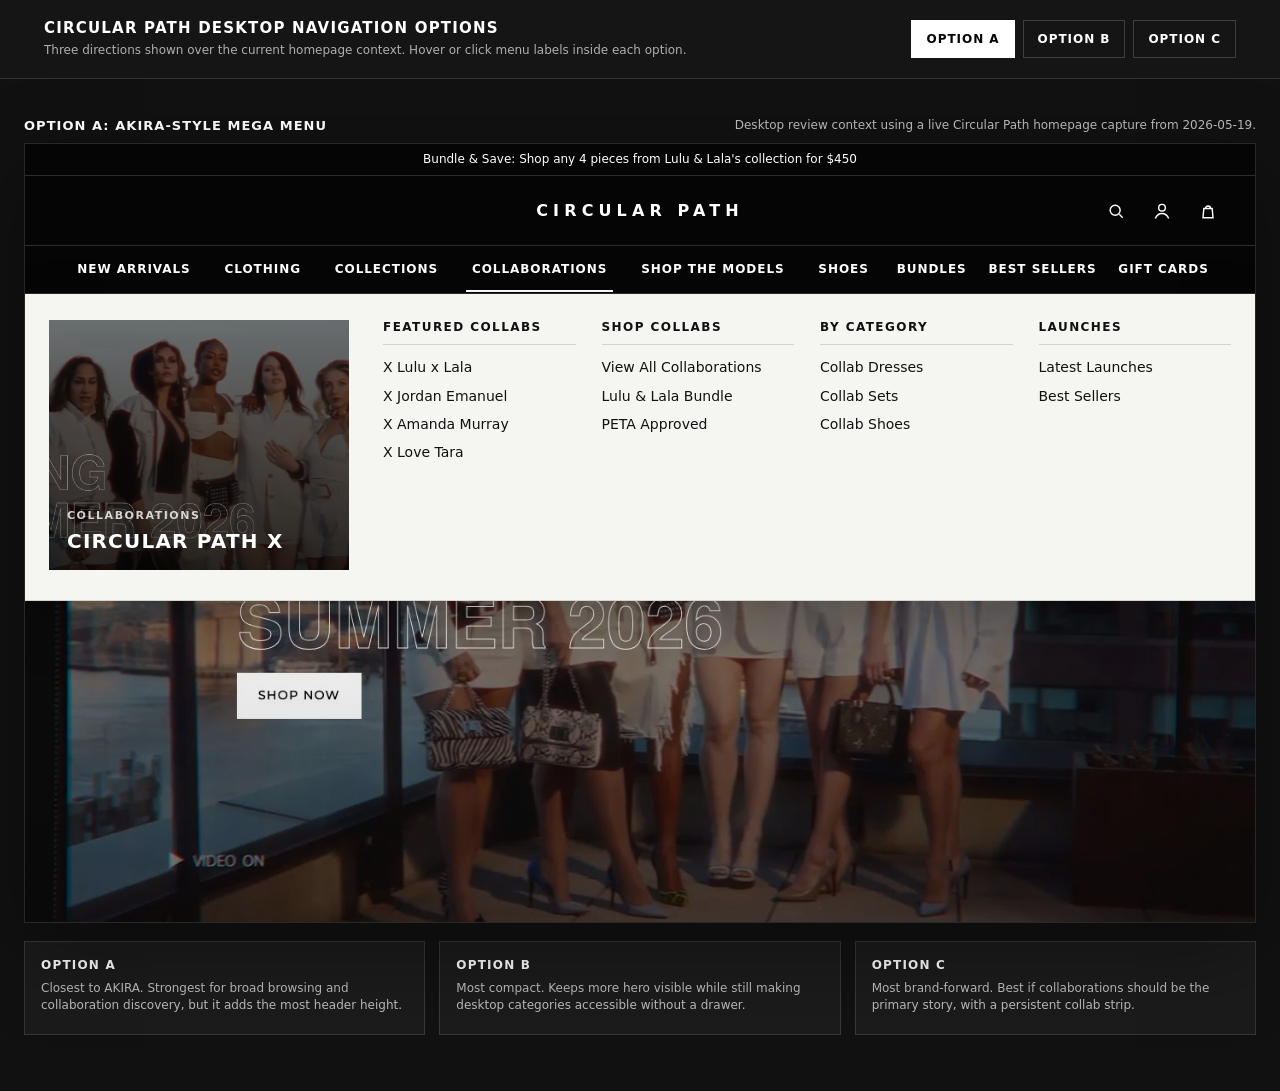
==== circular-path-navigation/index.html @ 6784b9c4 "Publish Circular Path navigation review" ====
<!doctype html>
<html lang="en">
  <head>
    <meta charset="utf-8" />
    <meta name="viewport" content="width=device-width, initial-scale=1" />
    <title>Circular Path Navigation Options</title>
    <style>
      :root {
        --black: #050505;
        --white: #ffffff;
        --paper: #f5f5f2;
        --ink: #111111;
        --muted: #6b6b6b;
        --line-dark: rgba(255, 255, 255, 0.16);
        --line-light: rgba(0, 0, 0, 0.14);
        --sage: #b9c7a6;
        --steel: #9fb5c7;
        --rose: #d4b2ac;
        --max: 1240px;
      }

      * {
        box-sizing: border-box;
      }

      body {
        margin: 0;
        background: #111111;
        color: var(--white);
        font-family:
          Inter, ui-sans-serif, system-ui, -apple-system, BlinkMacSystemFont,
          "Segoe UI", sans-serif;
      }

      button,
      a {
        font: inherit;
      }

      a {
        color: inherit;
      }

      .review-toolbar {
        position: sticky;
        top: 0;
        z-index: 50;
        background: #151515;
        border-bottom: 1px solid rgba(255, 255, 255, 0.12);
      }

      .toolbar-inner {
        display: grid;
        max-width: var(--max);
        min-height: 78px;
        margin: 0 auto;
        padding: 14px 24px;
        grid-template-columns: minmax(220px, 1fr) auto;
        gap: 18px;
        align-items: center;
      }

      .toolbar-title {
        min-width: 0;
      }

      .toolbar-title h1 {
        margin: 0 0 5px;
        font-size: 15px;
        font-weight: 800;
        letter-spacing: 0.08em;
        line-height: 1.2;
        text-transform: uppercase;
      }

      .toolbar-title p {
        margin: 0;
        color: rgba(255, 255, 255, 0.66);
        font-size: 12px;
        line-height: 1.35;
      }

      .option-tabs {
        display: flex;
        align-items: center;
        gap: 8px;
      }

      .option-tab {
        min-height: 38px;
        padding: 0 14px;
        border: 1px solid rgba(255, 255, 255, 0.18);
        background: transparent;
        color: var(--white);
        cursor: pointer;
        font-size: 12px;
        font-weight: 800;
        letter-spacing: 0.08em;
        text-transform: uppercase;
        white-space: nowrap;
      }

      .option-tab.is-active {
        border-color: var(--white);
        background: var(--white);
        color: var(--black);
      }

      .stage-wrap {
        max-width: 1440px;
        margin: 28px auto 56px;
        padding: 0 24px;
      }

      .stage-label {
        display: flex;
        min-height: 36px;
        align-items: center;
        justify-content: space-between;
        gap: 18px;
        color: rgba(255, 255, 255, 0.72);
        font-size: 12px;
      }

      .stage-label strong {
        color: var(--white);
        font-size: 13px;
        letter-spacing: 0.08em;
        text-transform: uppercase;
      }

      .site-stage {
        position: relative;
        min-height: 780px;
        overflow: hidden;
        background: var(--black);
        border: 1px solid rgba(255, 255, 255, 0.14);
        box-shadow: 0 28px 80px rgba(0, 0, 0, 0.34);
      }

      .site-stage::before {
        position: absolute;
        inset: 0;
        background-image: url("assets/circular-path-homepage-context.jpg");
        background-position: center top;
        background-repeat: no-repeat;
        background-size: cover;
        content: "";
      }

      .site-stage::after {
        position: absolute;
        inset: 0;
        background: linear-gradient(180deg, rgba(0, 0, 0, 0) 45%, rgba(0, 0, 0, 0.18));
        content: "";
        pointer-events: none;
      }

      .nav-option {
        position: relative;
        z-index: 2;
        display: none;
      }

      .nav-option.is-active {
        display: block;
      }

      .announcement {
        display: grid;
        min-height: 32px;
        place-items: center;
        padding: 7px 56px;
        background: var(--black);
        border-bottom: 1px solid var(--line-dark);
        color: var(--white);
        font-size: 12px;
        line-height: 1.25;
        text-align: center;
      }

      .brand-link {
        color: var(--white);
        font-weight: 700;
        letter-spacing: 0.32em;
        line-height: 1;
        text-align: center;
        text-decoration: none;
        text-transform: uppercase;
        white-space: nowrap;
      }

      .icon-row {
        display: flex;
        align-items: center;
        justify-content: flex-end;
        gap: 8px;
      }

      .icon-button {
        display: grid;
        width: 38px;
        height: 38px;
        place-items: center;
        border: 0;
        background: transparent;
        color: currentColor;
        cursor: pointer;
      }

      .icon-button svg {
        width: 20px;
        height: 20px;
        stroke: currentColor;
        stroke-width: 1.7;
      }

      .nav-trigger,
      .nav-link {
        position: relative;
        display: inline-flex;
        min-height: 44px;
        align-items: center;
        border: 0;
        background: transparent;
        color: currentColor;
        cursor: pointer;
        font-size: 12px;
        font-weight: 800;
        letter-spacing: 0.08em;
        line-height: 1.1;
        text-decoration: none;
        text-transform: uppercase;
        white-space: nowrap;
      }

      .nav-trigger::after,
      .nav-link::after {
        position: absolute;
        right: 0;
        bottom: 0;
        left: 0;
        height: 2px;
        background: currentColor;
        content: "";
        opacity: 0;
        transform: scaleX(0.42);
        transition:
          opacity 140ms ease,
          transform 140ms ease;
      }

      .nav-trigger:is(:hover, :focus-visible, .is-open)::after,
      .nav-link:is(:hover, :focus-visible)::after {
        opacity: 1;
        transform: scaleX(1);
      }

      .menu-panel {
        display: none;
      }

      .menu-panel.is-open {
        display: grid;
      }

      .mega-columns {
        display: grid;
        grid-template-columns: repeat(4, minmax(130px, 1fr));
        gap: 26px;
      }

      .menu-column h3 {
        margin: 0 0 13px;
        padding-bottom: 10px;
        border-bottom: 1px solid var(--line-light);
        color: var(--ink);
        font-size: 12px;
        font-weight: 900;
        letter-spacing: 0.12em;
        line-height: 1.2;
        text-transform: uppercase;
      }

      .menu-column a,
      .menu-column span {
        display: block;
        width: fit-content;
        max-width: 100%;
        margin: 0 0 10px;
        color: var(--ink);
        font-size: 14px;
        line-height: 1.3;
        text-decoration: none;
      }

      .menu-column a:is(:hover, :focus-visible) {
        text-decoration: underline;
        text-decoration-thickness: 1px;
        text-underline-offset: 4px;
      }

      .feature-tile {
        position: relative;
        min-height: 250px;
        overflow: hidden;
        background: #242424;
        isolation: isolate;
      }

      .feature-tile::before {
        position: absolute;
        inset: 0;
        background-image: url("assets/circular-path-homepage-context.jpg");
        background-position: var(--feature-position, center 48%);
        background-size: 820px auto;
        content: "";
        transform: scale(1.02);
      }

      .feature-tile::after {
        position: absolute;
        inset: 0;
        background:
          linear-gradient(180deg, rgba(0, 0, 0, 0.08), rgba(0, 0, 0, 0.66)),
          rgba(0, 0, 0, 0.08);
        content: "";
      }

      .feature-copy {
        position: absolute;
        right: 18px;
        bottom: 18px;
        left: 18px;
        z-index: 1;
        color: var(--white);
      }

      .feature-kicker {
        display: block;
        margin-bottom: 8px;
        color: rgba(255, 255, 255, 0.8);
        font-size: 11px;
        font-weight: 800;
        letter-spacing: 0.14em;
        text-transform: uppercase;
      }

      .feature-title {
        margin: 0;
        font-size: 20px;
        font-weight: 900;
        letter-spacing: 0.06em;
        line-height: 1.1;
        text-transform: uppercase;
      }

      .option-a-header {
        background: var(--black);
        color: var(--white);
      }

      .option-a-mainbar {
        display: grid;
        min-height: 70px;
        padding: 0 28px;
        grid-template-columns: 1fr auto 1fr;
        align-items: center;
        border-bottom: 1px solid var(--line-dark);
      }

      .option-a-rail {
        display: flex;
        min-height: 48px;
        padding: 0 24px;
        align-items: center;
        justify-content: center;
        gap: clamp(12px, 1.7vw, 28px);
        border-bottom: 1px solid var(--line-dark);
      }

      .option-a-mega {
        position: absolute;
        right: 0;
        left: 0;
        background: var(--paper);
        color: var(--ink);
        border-bottom: 1px solid var(--line-light);
        box-shadow: 0 22px 50px rgba(0, 0, 0, 0.25);
      }

      .option-a-mega .menu-panel {
        max-width: var(--max);
        min-height: 306px;
        margin: 0 auto;
        padding: 26px 24px 30px;
        grid-template-columns: minmax(220px, 300px) minmax(0, 1fr);
        gap: 34px;
      }

      .option-b-header {
        display: grid;
        min-height: 82px;
        padding: 0 26px;
        grid-template-columns: auto minmax(0, 1fr) auto;
        align-items: center;
        gap: 28px;
        background: rgba(5, 5, 5, 0.96);
        color: var(--white);
        border-bottom: 1px solid var(--line-dark);
      }

      .option-b-nav {
        display: flex;
        min-width: 0;
        align-items: center;
        justify-content: center;
        gap: clamp(14px, 2vw, 34px);
      }

      .option-b-panel {
        position: absolute;
        right: 24px;
        left: 24px;
        display: none;
        min-height: 150px;
        margin-top: 0;
        padding: 22px 30px 24px;
        background: rgba(245, 245, 242, 0.96);
        color: var(--ink);
        border-bottom: 1px solid var(--line-light);
        box-shadow: 0 20px 50px rgba(0, 0, 0, 0.24);
      }

      .option-b-panel.is-open {
        display: grid;
        grid-template-columns: 1fr auto;
        gap: 32px;
        align-items: start;
      }

      .option-b-panel .mega-columns {
        grid-template-columns: repeat(5, minmax(110px, 1fr));
      }

      .compact-callout {
        display: grid;
        min-width: 190px;
        min-height: 100%;
        padding: 18px;
        align-content: end;
        background: var(--ink);
        color: var(--white);
      }

      .compact-callout span {
        display: block;
        color: rgba(255, 255, 255, 0.72);
        font-size: 11px;
        font-weight: 800;
        letter-spacing: 0.12em;
        text-transform: uppercase;
      }

      .compact-callout strong {
        margin-top: 8px;
        font-size: 17px;
        letter-spacing: 0.08em;
        line-height: 1.15;
        text-transform: uppercase;
      }

      .option-c-header {
        background: rgba(5, 5, 5, 0.96);
        color: var(--white);
      }

      .option-c-mainbar {
        display: grid;
        min-height: 92px;
        padding: 0 30px;
        grid-template-columns: minmax(0, 1fr) auto minmax(0, 1fr);
        gap: 24px;
        align-items: center;
        border-bottom: 1px solid var(--line-dark);
      }

      .split-nav {
        display: flex;
        align-items: center;
        gap: clamp(16px, 2.4vw, 36px);
      }

      .split-nav:last-child {
        justify-content: flex-end;
      }

      .collab-strip {
        display: grid;
        min-height: 56px;
        padding: 0 30px;
        grid-template-columns: auto minmax(0, 1fr) auto;
        align-items: center;
        gap: 24px;
        background: #f2f0ed;
        color: var(--ink);
      }

      .strip-kicker {
        color: #555555;
        font-size: 11px;
        font-weight: 900;
        letter-spacing: 0.14em;
        text-transform: uppercase;
      }

      .strip-links {
        display: flex;
        min-width: 0;
        align-items: center;
        justify-content: center;
        gap: clamp(16px, 3vw, 44px);
      }

      .strip-links a {
        color: var(--ink);
        font-size: 12px;
        font-weight: 900;
        letter-spacing: 0.1em;
        text-decoration: none;
        text-transform: uppercase;
        white-space: nowrap;
      }

      .strip-cta {
        min-height: 34px;
        padding: 0 14px;
        border: 1px solid var(--ink);
        color: var(--ink);
        display: inline-flex;
        align-items: center;
        text-decoration: none;
        font-size: 11px;
        font-weight: 900;
        letter-spacing: 0.1em;
        text-transform: uppercase;
        white-space: nowrap;
      }

      .option-c-mega {
        position: absolute;
        right: 0;
        left: 0;
        background: #f7f7f5;
        color: var(--ink);
        border-bottom: 1px solid var(--line-light);
        box-shadow: 0 22px 50px rgba(0, 0, 0, 0.22);
      }

      .option-c-mega .menu-panel {
        max-width: var(--max);
        min-height: 260px;
        margin: 0 auto;
        padding: 24px;
        grid-template-columns: 1fr 1fr;
        gap: 28px;
        align-items: stretch;
      }

      .spotlight-grid {
        display: grid;
        grid-template-columns: repeat(2, minmax(0, 1fr));
        gap: 18px;
      }

      .spotlight-card {
        display: grid;
        min-height: 214px;
        padding: 18px;
        align-content: end;
        background:
          linear-gradient(180deg, rgba(0, 0, 0, 0.02), rgba(0, 0, 0, 0.72)),
          url("assets/circular-path-homepage-context.jpg");
        background-position: var(--spot-position, center 48%);
        background-size: 820px auto;
        color: var(--white);
        text-decoration: none;
      }

      .spotlight-card span {
        font-size: 12px;
        font-weight: 900;
        letter-spacing: 0.11em;
        text-transform: uppercase;
      }

      .option-notes {
        display: grid;
        margin-top: 18px;
        grid-template-columns: repeat(3, minmax(0, 1fr));
        gap: 14px;
      }

      .note {
        min-height: 94px;
        padding: 16px;
        background: #1b1b1b;
        border: 1px solid rgba(255, 255, 255, 0.12);
      }

      .note h2 {
        margin: 0 0 8px;
        font-size: 12px;
        font-weight: 900;
        letter-spacing: 0.1em;
        text-transform: uppercase;
      }

      .note p {
        margin: 0;
        color: rgba(255, 255, 255, 0.7);
        font-size: 12px;
        line-height: 1.45;
      }

      @media (max-width: 1080px) {
        .toolbar-inner {
          grid-template-columns: 1fr;
        }

        .option-tabs {
          overflow-x: auto;
          padding-bottom: 2px;
        }

        .option-a-rail,
        .option-b-nav,
        .split-nav,
        .collab-strip {
          overflow-x: auto;
          justify-content: flex-start;
        }

        .option-b-header,
        .option-c-mainbar {
          grid-template-columns: 1fr auto;
        }

        .option-b-nav,
        .option-c-mainbar .split-nav:first-child {
          grid-column: 1 / -1;
          grid-row: 2;
          padding-bottom: 12px;
        }

        .option-c-mainbar {
          min-height: 132px;
        }

        .option-notes {
          grid-template-columns: 1fr;
        }
      }
    </style>
  </head>
  <body>
    <div class="review-toolbar">
      <div class="toolbar-inner">
        <div class="toolbar-title">
          <h1>Circular Path Desktop Navigation Options</h1>
          <p>Three directions shown over the current homepage context. Hover or click menu labels inside each option.</p>
        </div>
        <div class="option-tabs" role="tablist" aria-label="Navigation design options">
          <button class="option-tab is-active" type="button" data-option="a" role="tab" aria-selected="true">Option A</button>
          <button class="option-tab" type="button" data-option="b" role="tab" aria-selected="false">Option B</button>
          <button class="option-tab" type="button" data-option="c" role="tab" aria-selected="false">Option C</button>
        </div>
      </div>
    </div>

    <main class="stage-wrap">
      <div class="stage-label">
        <strong id="active-title">Option A: AKIRA-Style Mega Menu</strong>
        <span>Desktop review context using a live Circular Path homepage capture from 2026-05-19.</span>
      </div>

      <section class="site-stage" aria-label="Circular Path homepage context with navigation prototype">
        <div class="nav-option is-active" data-view="a">
          <header class="option-a-header" data-menu-scope>
            <div class="announcement">Bundle & Save: Shop any 4 pieces from Lulu & Lala's collection for $450</div>
            <div class="option-a-mainbar">
              <div></div>
              <a class="brand-link" href="/">Circular Path</a>
              <div class="icon-row" aria-label="Utility navigation">
                <button class="icon-button" type="button" aria-label="Search">
                  <svg aria-hidden="true" viewBox="0 0 24 24" fill="none"><circle cx="11" cy="11" r="6" /><path d="m16 16 4 4" /></svg>
                </button>
                <a class="icon-button" href="/account" aria-label="Account">
                  <svg aria-hidden="true" viewBox="0 0 24 24" fill="none"><circle cx="12" cy="8" r="4" /><path d="M4 21c1.7-4 4.3-6 8-6s6.3 2 8 6" /></svg>
                </a>
                <a class="icon-button" href="/cart" aria-label="Cart">
                  <svg aria-hidden="true" viewBox="0 0 24 24" fill="none"><path d="M7 9h10l1 11H6L7 9Z" /><path d="M9 9a3 3 0 0 1 6 0" /></svg>
                </a>
              </div>
            </div>
            <nav class="option-a-rail" aria-label="Primary navigation option A">
              <button class="nav-trigger" type="button" data-menu="new">New Arrivals</button>
              <button class="nav-trigger" type="button" data-menu="clothing">Clothing</button>
              <button class="nav-trigger" type="button" data-menu="collections">Collections</button>
              <button class="nav-trigger is-open" type="button" data-menu="collabs">Collaborations</button>
              <button class="nav-trigger" type="button" data-menu="models">Shop The Models</button>
              <button class="nav-trigger" type="button" data-menu="shoes">Shoes</button>
              <a class="nav-link" href="/collections/bundles">Bundles</a>
              <a class="nav-link" href="/collections/best-sellers">Best Sellers</a>
              <a class="nav-link" href="/products/gift-card">Gift Cards</a>
            </nav>
            <div class="option-a-mega">
              <section class="menu-panel" data-panel="new" aria-label="New Arrivals menu">
                <div class="feature-tile" style="--feature-position: center top" aria-hidden="true">
                  <div class="feature-copy"><span class="feature-kicker">Just In</span><p class="feature-title">Spring Summer 2026</p></div>
                </div>
                <div class="mega-columns">
                  <div class="menu-column"><h3>New Arrivals</h3><a href="/collections/new-arrivals">Shop All New Arrivals</a><a href="/collections/new-dresses">New Dresses</a><a href="/collections/new-tops">New Tops</a><a href="/collections/new-bottoms">New Bottoms</a></div>
                  <div class="menu-column"><h3>Fresh Categories</h3><a href="/collections/denim">New Denim</a><a href="/collections/jumpsuits">New Jumpsuits</a><a href="/collections/coats">New Outerwear</a><a href="/collections/accessories">New Accessories</a></div>
                  <div class="menu-column"><h3>Featured</h3><a href="/collections/best-sellers">Best Sellers</a><a href="/collections/bundles">Bundles</a><a href="/collections/sets">Sets</a><a href="/collections/workwear">Workwear</a></div>
                  <div class="menu-column"><h3>Shortcut</h3><a href="/collections/all">Shop All</a><a href="/products/gift-card">Gift Cards</a></div>
                </div>
              </section>
              <section class="menu-panel" data-panel="clothing" aria-label="Clothing menu">
                <div class="feature-tile" style="--feature-position: center 64%" aria-hidden="true">
                  <div class="feature-copy"><span class="feature-kicker">Shop</span><p class="feature-title">Circular Path Clothing</p></div>
                </div>
                <div class="mega-columns">
                  <div class="menu-column"><h3>Categories</h3><a href="/collections/all">Shop All</a><a href="/collections/dresses">Dresses</a><a href="/collections/tops">Tops</a><a href="/collections/bottoms">Bottoms</a></div>
                  <div class="menu-column"><h3>Essentials</h3><a href="/collections/denim">Denim</a><a href="/collections/skirts">Skirts</a><a href="/collections/jumpsuits">Jumpsuits</a><a href="/collections/coats">Coats</a></div>
                  <div class="menu-column"><h3>Edits</h3><a href="/collections/workwear">Workwear</a><a href="/collections/loungewear">Loungewear</a><a href="/collections/sets">Sets</a><a href="/collections/maxi-vs-mini">Maxi vs Mini</a></div>
                  <div class="menu-column"><h3>Accessories</h3><a href="/collections/scarves">Scarves</a><a href="/collections/belts">Belts</a><a href="/products/gift-card">Gift Cards</a></div>
                </div>
              </section>
              <section class="menu-panel" data-panel="collections" aria-label="Collections menu">
                <div class="feature-tile" style="--feature-position: center 48%" aria-hidden="true">
                  <div class="feature-copy"><span class="feature-kicker">Curated Edits</span><p class="feature-title">Shop By Mood</p></div>
                </div>
                <div class="mega-columns">
                  <div class="menu-column"><h3>Style Edits</h3><a href="/collections/neutrals">Neutrals</a><a href="/collections/denim">Denim</a><a href="/collections/prints">Prints</a><a href="/collections/sets">Sets</a></div>
                  <div class="menu-column"><h3>Seasonal</h3><a href="/collections/spring-summer-2026">Spring Summer 2026</a><a href="/collections/maxi-vs-mini">Maxi vs Mini</a><a href="/collections/best-sellers">Best Sellers</a></div>
                  <div class="menu-column"><h3>Values</h3><a href="/collections/peta">PETA Approved Vegan</a><a href="/pages/peta">About PETA Approval</a></div>
                  <div class="menu-column"><h3>All Collections</h3><a href="/collections">View All Collections</a></div>
                </div>
              </section>
              <section class="menu-panel is-open" data-panel="collabs" aria-label="Collaborations menu">
                <div class="feature-tile" style="--feature-position: center 44%" aria-hidden="true">
                  <div class="feature-copy"><span class="feature-kicker">Collaborations</span><p class="feature-title">Circular Path X</p></div>
                </div>
                <div class="mega-columns">
                  <div class="menu-column"><h3>Featured Collabs</h3><a href="/collections/x-lulu-x-lala">X Lulu x Lala</a><a href="/collections/x-jordan-emanuel">X Jordan Emanuel</a><a href="/collections/x-amanda-murray">X Amanda Murray</a><a href="/collections/x-love-tara">X Love Tara</a></div>
                  <div class="menu-column"><h3>Shop Collabs</h3><a href="/pages/collaborations">View All Collaborations</a><a href="/collections/bundles">Lulu & Lala Bundle</a><a href="/collections/peta">PETA Approved</a></div>
                  <div class="menu-column"><h3>By Category</h3><a href="/collections/collaboration-dresses">Collab Dresses</a><a href="/collections/collaboration-sets">Collab Sets</a><a href="/collections/collaboration-shoes">Collab Shoes</a></div>
                  <div class="menu-column"><h3>Launches</h3><a href="/collections/new-arrivals">Latest Launches</a><a href="/collections/best-sellers">Best Sellers</a></div>
                </div>
              </section>
              <section class="menu-panel" data-panel="models" aria-label="Shop The Models menu">
                <div class="feature-tile" style="--feature-position: center 38%" aria-hidden="true">
                  <div class="feature-copy"><span class="feature-kicker">Styled On</span><p class="feature-title">Shop The Models</p></div>
                </div>
                <div class="mega-columns">
                  <div class="menu-column"><h3>All Models</h3><a href="/collections/shop-the-models">Shop All Models</a><a href="/collections/jordan">Jordan</a><a href="/collections/keenyah">Keenyah</a></div>
                  <div class="menu-column"><h3>Models</h3><a href="/collections/laura">Laura</a><a href="/collections/estelle">Estelle</a><a href="/collections/lala">Lala</a><a href="/collections/lulu">Lulu</a></div>
                  <div class="menu-column"><h3>More</h3><a href="/collections/taylor">Taylor</a><a href="/collections/best-sellers">Best Sellers</a></div>
                  <div class="menu-column"><h3>Shop By Fit</h3><a href="/pages/size-guide">Size Guide</a><a href="/collections/all">All Styles</a></div>
                </div>
              </section>
              <section class="menu-panel" data-panel="shoes" aria-label="Shoes menu">
                <div class="feature-tile" style="--feature-position: right 60%" aria-hidden="true">
                  <div class="feature-copy"><span class="feature-kicker">Partner Path</span><p class="feature-title">Circular Path Shoes</p></div>
                </div>
                <div class="mega-columns">
                  <div class="menu-column"><h3>Shoes</h3><a href="/pages/shoes">Shop All Shoes</a><a href="/pages/amanda-murray-shoes">Amanda Murray Shoes</a><a href="/pages/shoes-boots">Boots</a><a href="/pages/shoes-heels">Heels</a></div>
                  <div class="menu-column"><h3>Featured</h3><a href="/pages/shoes-new-arrivals">New Shoes</a><a href="/pages/shoes-best-sellers">Best Sellers</a></div>
                  <div class="menu-column"><h3>Before You Go</h3><a href="/pages/shoes">Shoe Partner Details</a><a href="/pages/contact">Questions</a></div>
                  <div class="menu-column"><h3>Details</h3><a href="/pages/shoe-orders">How Shoe Orders Work</a><a href="/pages/size-guide">Shoe Size Guide</a></div>
                </div>
              </section>
            </div>
          </header>
        </div>

        <div class="nav-option" data-view="b">
          <header data-menu-scope>
            <div class="option-b-header">
              <a class="brand-link" href="/">Circular Path</a>
              <nav class="option-b-nav" aria-label="Primary navigation option B">
                <button class="nav-trigger is-open" type="button" data-menu="shop">Shop</button>
                <button class="nav-trigger" type="button" data-menu="collections">Collections</button>
                <button class="nav-trigger" type="button" data-menu="collabs">Collaborations</button>
                <button class="nav-trigger" type="button" data-menu="models">Shop The Models</button>
                <button class="nav-trigger" type="button" data-menu="shoes">Shoes</button>
                <a class="nav-link" href="/collections/best-sellers">Best Sellers</a>
              </nav>
              <div class="icon-row" aria-label="Utility navigation">
                <button class="icon-button" type="button" aria-label="Search"><svg aria-hidden="true" viewBox="0 0 24 24" fill="none"><circle cx="11" cy="11" r="6" /><path d="m16 16 4 4" /></svg></button>
                <a class="icon-button" href="/account" aria-label="Account"><svg aria-hidden="true" viewBox="0 0 24 24" fill="none"><circle cx="12" cy="8" r="4" /><path d="M4 21c1.7-4 4.3-6 8-6s6.3 2 8 6" /></svg></a>
                <a class="icon-button" href="/cart" aria-label="Cart"><svg aria-hidden="true" viewBox="0 0 24 24" fill="none"><path d="M7 9h10l1 11H6L7 9Z" /><path d="M9 9a3 3 0 0 1 6 0" /></svg></a>
              </div>
            </div>
            <div class="option-b-panel is-open" data-panel="shop">
              <div class="mega-columns">
                <div class="menu-column"><h3>Shop</h3><a href="/collections/new-arrivals">New Arrivals</a><a href="/collections/all">Shop All</a><a href="/collections/best-sellers">Best Sellers</a></div>
                <div class="menu-column"><h3>Categories</h3><a href="/collections/dresses">Dresses</a><a href="/collections/tops">Tops</a><a href="/collections/bottoms">Bottoms</a></div>
                <div class="menu-column"><h3>Essentials</h3><a href="/collections/denim">Denim</a><a href="/collections/jumpsuits">Jumpsuits</a><a href="/collections/sets">Sets</a></div>
                <div class="menu-column"><h3>Accessories</h3><a href="/collections/scarves">Scarves</a><a href="/collections/belts">Belts</a><a href="/products/gift-card">Gift Cards</a></div>
                <div class="menu-column"><h3>Promo</h3><a href="/collections/bundles">Bundles</a><a href="/collections/peta">PETA Approved</a></div>
              </div>
              <div class="compact-callout"><span>Compact Header</span><strong>More hero visible above the fold</strong></div>
            </div>
            <div class="option-b-panel" data-panel="collections">
              <div class="mega-columns">
                <div class="menu-column"><h3>Collections</h3><a href="/collections">View All Collections</a><a href="/collections/spring-summer-2026">Spring Summer 2026</a><a href="/collections/neutrals">Neutrals</a></div>
                <div class="menu-column"><h3>Edits</h3><a href="/collections/denim">Denim</a><a href="/collections/prints">Prints</a><a href="/collections/sets">Sets</a><a href="/collections/maxi-vs-mini">Maxi vs Mini</a></div>
                <div class="menu-column"><h3>Values</h3><a href="/collections/peta">PETA Approved Vegan</a></div>
              </div>
              <div class="compact-callout"><span>Browse</span><strong>Simple dropdown groups</strong></div>
            </div>
            <div class="option-b-panel" data-panel="collabs">
              <div class="mega-columns">
                <div class="menu-column"><h3>Collaborations</h3><a href="/pages/collaborations">View All Collaborations</a><a href="/collections/x-lulu-x-lala">X Lulu x Lala</a><a href="/collections/x-jordan-emanuel">X Jordan Emanuel</a></div>
                <div class="menu-column"><h3>Needed Paths</h3><a href="/collections/x-amanda-murray">X Amanda Murray</a><a href="/collections/x-love-tara">X Love Tara</a></div>
                <div class="menu-column"><h3>Shop</h3><a href="/collections/collaboration-dresses">Dresses</a><a href="/collections/collaboration-sets">Sets</a><a href="/collections/collaboration-shoes">Shoes</a></div>
              </div>
              <div class="compact-callout"><span>Priority</span><strong>Collabs stay discoverable</strong></div>
            </div>
            <div class="option-b-panel" data-panel="models">
              <div class="mega-columns">
                <div class="menu-column"><h3>Shop The Models</h3><a href="/collections/shop-the-models">All Models</a><a href="/collections/jordan">Jordan</a><a href="/collections/keenyah">Keenyah</a></div>
                <div class="menu-column"><h3>More Models</h3><a href="/collections/laura">Laura</a><a href="/collections/estelle">Estelle</a><a href="/collections/lulu">Lulu</a><a href="/collections/lala">Lala</a></div>
              </div>
              <div class="compact-callout"><span>Styled On</span><strong>Model-based shopping</strong></div>
            </div>
            <div class="option-b-panel" data-panel="shoes">
              <div class="mega-columns">
                <div class="menu-column"><h3>Shoes</h3><a href="/pages/shoes">Shop All Shoes</a><a href="/pages/amanda-murray-shoes">Amanda Murray Shoes</a><a href="/pages/shoes-boots">Boots</a><a href="/pages/shoes-heels">Heels</a></div>
                <div class="menu-column"><h3>Details</h3><a href="/pages/shoe-orders">How Shoe Orders Work</a><a href="/pages/size-guide">Shoe Size Guide</a></div>
              </div>
              <div class="compact-callout"><span>Partner</span><strong>Clear external path</strong></div>
            </div>
          </header>
        </div>

        <div class="nav-option" data-view="c">
          <header class="option-c-header" data-menu-scope>
            <div class="option-c-mainbar">
              <nav class="split-nav" aria-label="Primary left navigation option C">
                <button class="nav-trigger" type="button" data-menu="new">New Arrivals</button>
                <button class="nav-trigger" type="button" data-menu="clothing">Clothing</button>
                <button class="nav-trigger" type="button" data-menu="collections">Collections</button>
              </nav>
              <a class="brand-link" href="/">Circular Path</a>
              <nav class="split-nav" aria-label="Primary right navigation option C">
                <button class="nav-trigger is-open" type="button" data-menu="collabs">Collaborations</button>
                <button class="nav-trigger" type="button" data-menu="shoes">Shoes</button>
                <a class="nav-link" href="/collections/best-sellers">Best Sellers</a>
                <div class="icon-row" aria-label="Utility navigation">
                  <button class="icon-button" type="button" aria-label="Search"><svg aria-hidden="true" viewBox="0 0 24 24" fill="none"><circle cx="11" cy="11" r="6" /><path d="m16 16 4 4" /></svg></button>
                  <a class="icon-button" href="/cart" aria-label="Cart"><svg aria-hidden="true" viewBox="0 0 24 24" fill="none"><path d="M7 9h10l1 11H6L7 9Z" /><path d="M9 9a3 3 0 0 1 6 0" /></svg></a>
                </div>
              </nav>
            </div>
            <div class="collab-strip">
              <span class="strip-kicker">Featured Collaborations</span>
              <div class="strip-links">
                <a href="/collections/x-lulu-x-lala">Lulu x Lala</a>
                <a href="/collections/x-amanda-murray">Amanda Murray</a>
                <a href="/collections/x-love-tara">Love Tara</a>
                <a href="/collections/x-jordan-emanuel">Jordan Emanuel</a>
              </div>
              <a class="strip-cta" href="/pages/collaborations">View All</a>
            </div>
            <div class="option-c-mega">
              <section class="menu-panel is-open" data-panel="collabs" aria-label="Collaboration spotlight menu">
                <div class="spotlight-grid">
                  <a class="spotlight-card" href="/collections/x-lulu-x-lala" style="--spot-position: center 43%"><span>X Lulu x Lala</span></a>
                  <a class="spotlight-card" href="/collections/x-amanda-murray" style="--spot-position: center 52%"><span>X Amanda Murray</span></a>
                </div>
                <div class="mega-columns">
                  <div class="menu-column"><h3>Collaborations</h3><a href="/pages/collaborations">View All Collaborations</a><a href="/collections/x-jordan-emanuel">X Jordan Emanuel</a><a href="/collections/x-love-tara">X Love Tara</a></div>
                  <div class="menu-column"><h3>Shop By Category</h3><a href="/collections/collaboration-dresses">Dresses</a><a href="/collections/collaboration-sets">Sets</a><a href="/collections/collaboration-shoes">Shoes</a></div>
                  <div class="menu-column"><h3>Related</h3><a href="/collections/bundles">Bundles</a><a href="/collections/peta">PETA Approved</a><a href="/collections/best-sellers">Best Sellers</a></div>
                  <div class="menu-column"><h3>Explore</h3><a href="/collections/new-arrivals">Latest Launches</a><a href="/collections/best-sellers">Best Sellers</a></div>
                </div>
              </section>
              <section class="menu-panel" data-panel="new" aria-label="New Arrivals spotlight menu">
                <div class="spotlight-grid">
                  <a class="spotlight-card" href="/collections/new-arrivals" style="--spot-position: center top"><span>Spring Summer 2026</span></a>
                  <a class="spotlight-card" href="/collections/best-sellers" style="--spot-position: center 60%"><span>Best Sellers</span></a>
                </div>
                <div class="mega-columns">
                  <div class="menu-column"><h3>New</h3><a href="/collections/new-arrivals">Shop All New Arrivals</a><a href="/collections/new-dresses">New Dresses</a><a href="/collections/new-tops">New Tops</a></div>
                  <div class="menu-column"><h3>Quick Links</h3><a href="/collections/bundles">Bundles</a><a href="/products/gift-card">Gift Cards</a></div>
                </div>
              </section>
              <section class="menu-panel" data-panel="clothing" aria-label="Clothing spotlight menu">
                <div class="spotlight-grid">
                  <a class="spotlight-card" href="/collections/dresses" style="--spot-position: center 58%"><span>Dresses</span></a>
                  <a class="spotlight-card" href="/collections/denim" style="--spot-position: center 38%"><span>Denim</span></a>
                </div>
                <div class="mega-columns">
                  <div class="menu-column"><h3>Categories</h3><a href="/collections/all">Shop All</a><a href="/collections/tops">Tops</a><a href="/collections/bottoms">Bottoms</a></div>
                  <div class="menu-column"><h3>Essentials</h3><a href="/collections/jumpsuits">Jumpsuits</a><a href="/collections/sets">Sets</a><a href="/collections/coats">Coats</a></div>
                </div>
              </section>
              <section class="menu-panel" data-panel="collections" aria-label="Collections spotlight menu">
                <div class="spotlight-grid">
                  <a class="spotlight-card" href="/collections/neutrals" style="--spot-position: center 62%"><span>Neutrals</span></a>
                  <a class="spotlight-card" href="/collections/peta" style="--spot-position: center 48%"><span>PETA Approved</span></a>
                </div>
                <div class="mega-columns">
                  <div class="menu-column"><h3>Collections</h3><a href="/collections">View All</a><a href="/collections/prints">Prints</a><a href="/collections/sets">Sets</a></div>
                  <div class="menu-column"><h3>Edits</h3><a href="/collections/maxi-vs-mini">Maxi vs Mini</a><a href="/collections/workwear">Workwear</a></div>
                </div>
              </section>
              <section class="menu-panel" data-panel="shoes" aria-label="Shoes spotlight menu">
                <div class="spotlight-grid">
                  <a class="spotlight-card" href="/pages/shoes" style="--spot-position: right 55%"><span>Circular Path Shoes</span></a>
                  <a class="spotlight-card" href="/pages/amanda-murray-shoes" style="--spot-position: center 52%"><span>Amanda Murray Shoes</span></a>
                </div>
                <div class="mega-columns">
                  <div class="menu-column"><h3>Shoes</h3><a href="/pages/shoes">Shop All Shoes</a><a href="/pages/shoes-boots">Boots</a><a href="/pages/shoes-heels">Heels</a></div>
                  <div class="menu-column"><h3>Details</h3><a href="/pages/shoe-orders">How Shoe Orders Work</a><a href="/pages/size-guide">Shoe Size Guide</a></div>
                </div>
              </section>
            </div>
          </header>
        </div>
      </section>

      <section class="option-notes" aria-label="Option assessment notes">
        <article class="note">
          <h2>Option A</h2>
          <p>Closest to AKIRA. Strongest for broad browsing and collaboration discovery, but it adds the most header height.</p>
        </article>
        <article class="note">
          <h2>Option B</h2>
          <p>Most compact. Keeps more hero visible while still making desktop categories accessible without a drawer.</p>
        </article>
        <article class="note">
          <h2>Option C</h2>
          <p>Most brand-forward. Best if collaborations should be the primary story, with a persistent collab strip.</p>
        </article>
      </section>
    </main>

    <script>
      const optionTitles = {
        a: "Option A: AKIRA-Style Mega Menu",
        b: "Option B: Compact Department Menu",
        c: "Option C: Collaboration-First Header",
      };

      const tabs = Array.from(document.querySelectorAll(".option-tab"));
      const views = Array.from(document.querySelectorAll(".nav-option"));
      const activeTitle = document.querySelector("#active-title");

      function setOption(option) {
        tabs.forEach((tab) => {
          const isActive = tab.dataset.option === option;
          tab.classList.toggle("is-active", isActive);
          tab.setAttribute("aria-selected", String(isActive));
        });
        views.forEach((view) => view.classList.toggle("is-active", view.dataset.view === option));
        activeTitle.textContent = optionTitles[option];
      }

      function openMenu(scope, menu) {
        scope.querySelectorAll(".nav-trigger").forEach((trigger) => {
          trigger.classList.toggle("is-open", trigger.dataset.menu === menu);
        });
        scope.querySelectorAll("[data-panel]").forEach((panel) => {
          panel.classList.toggle("is-open", panel.dataset.panel === menu);
        });
      }

      tabs.forEach((tab) => {
        tab.addEventListener("click", () => setOption(tab.dataset.option));
      });

      document.querySelectorAll("[data-menu-scope]").forEach((scope) => {
        scope.querySelectorAll(".nav-trigger").forEach((trigger) => {
          trigger.addEventListener("mouseenter", () => openMenu(scope, trigger.dataset.menu));
          trigger.addEventListener("focus", () => openMenu(scope, trigger.dataset.menu));
          trigger.addEventListener("click", () => openMenu(scope, trigger.dataset.menu));
        });
      });

      document.addEventListener("keydown", (event) => {
        if (event.key === "Escape") {
          document.querySelectorAll("[data-menu-scope]").forEach((scope) => {
            const firstOpen = scope.querySelector(".nav-trigger.is-open");
            if (firstOpen) {
              openMenu(scope, firstOpen.dataset.menu);
            }
          });
        }
      });
    </script>
  </body>
</html>
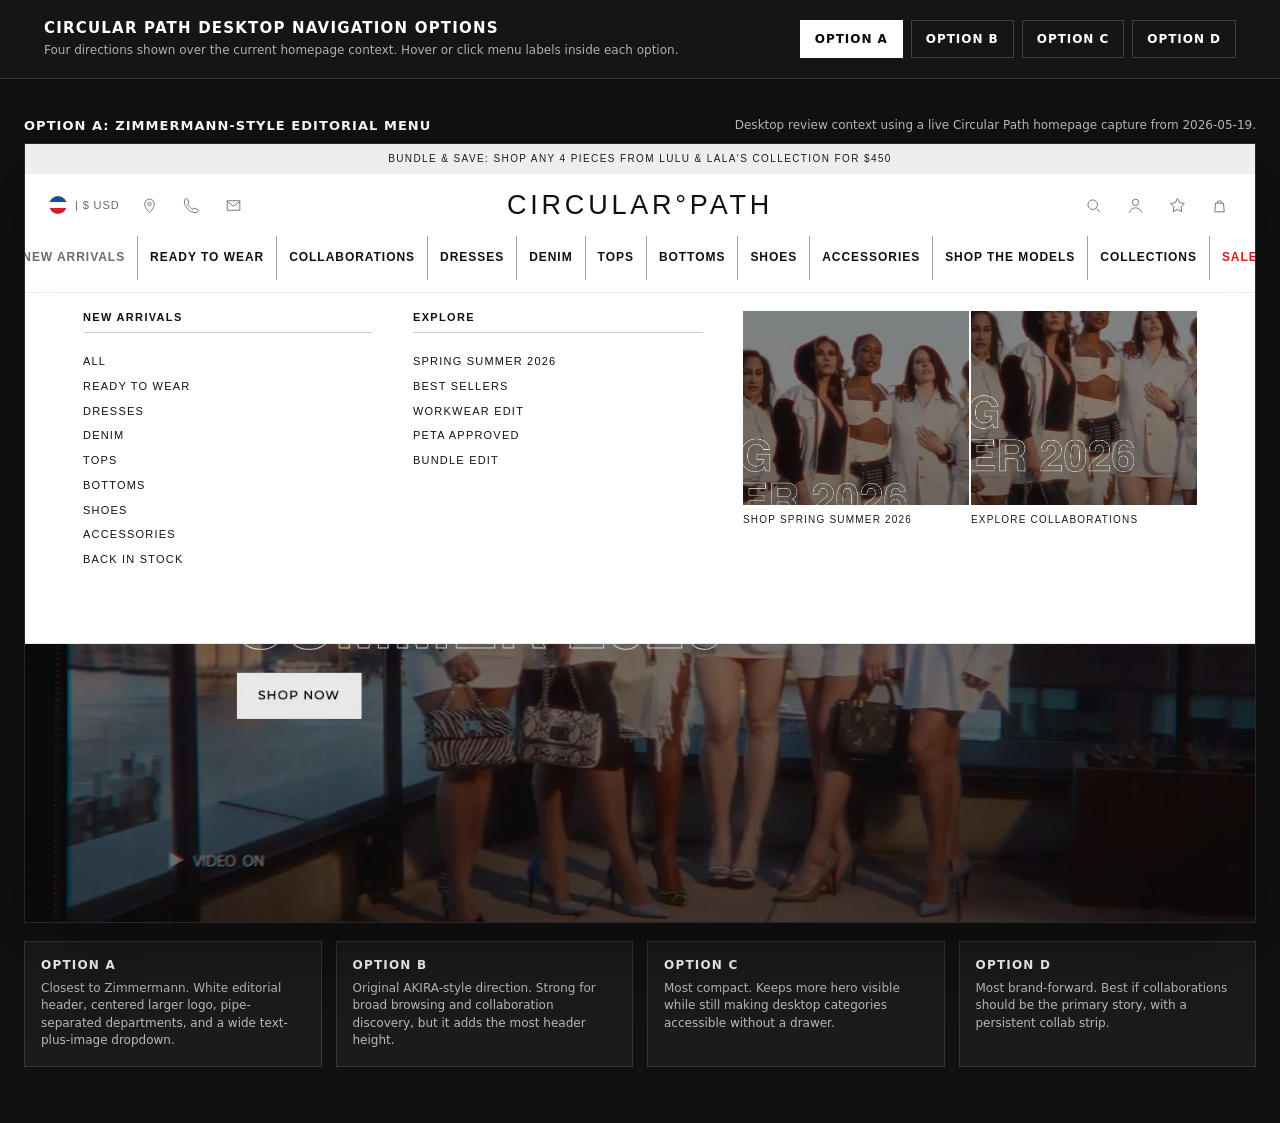
==== commit 5c523727: "Update Circular Path navigation review" ====
--- a/circular-path-navigation/index.html
+++ b/circular-path-navigation/index.html
@@ -181,6 +181,7 @@
 
       .brand-link {
         color: var(--white);
+        font-size: 21px;
         font-weight: 700;
         letter-spacing: 0.32em;
         line-height: 1;
@@ -188,6 +189,221 @@
         text-decoration: none;
         text-transform: uppercase;
         white-space: nowrap;
+      }
+
+      .zimmer-header {
+        background: #ffffff;
+        color: var(--ink);
+        font-family:
+          "Helvetica Neue", Arial, ui-sans-serif, system-ui, sans-serif;
+      }
+
+      .zimmer-announcement {
+        display: grid;
+        min-height: 30px;
+        place-items: center;
+        background: #eeeeec;
+        color: #1a1a1a;
+        font-size: 10px;
+        font-weight: 500;
+        letter-spacing: 0.14em;
+        line-height: 1;
+        text-align: center;
+        text-transform: uppercase;
+      }
+
+      .zimmer-mainbar {
+        display: grid;
+        min-height: 62px;
+        padding: 0 24px;
+        grid-template-columns: minmax(260px, 1fr) auto minmax(260px, 1fr);
+        align-items: center;
+        background: #ffffff;
+      }
+
+      .zimmer-brand {
+        color: #101010;
+        font-size: 27px;
+        font-weight: 400;
+        letter-spacing: 0.14em;
+        text-align: center;
+        text-decoration: none;
+        text-transform: uppercase;
+        white-space: nowrap;
+      }
+
+      .zimmer-left,
+      .zimmer-actions {
+        display: flex;
+        align-items: center;
+        gap: 18px;
+        min-width: 0;
+      }
+
+      .zimmer-actions {
+        justify-content: flex-end;
+      }
+
+      .zimmer-country {
+        display: inline-flex;
+        align-items: center;
+        gap: 8px;
+        color: #686868;
+        font-size: 11px;
+        letter-spacing: 0.08em;
+        text-decoration: none;
+        text-transform: uppercase;
+        white-space: nowrap;
+      }
+
+      .zimmer-flag {
+        display: inline-grid;
+        width: 18px;
+        height: 18px;
+        place-items: center;
+        border-radius: 50%;
+        background: linear-gradient(#184a9d 0 33%, #ffffff 33% 66%, #d21d2b 66%);
+        color: transparent;
+        overflow: hidden;
+      }
+
+      .zimmer-icon {
+        display: grid;
+        width: 24px;
+        height: 24px;
+        place-items: center;
+        padding: 0;
+        border: 0;
+        background: transparent;
+        color: #777777;
+        cursor: pointer;
+        text-decoration: none;
+      }
+
+      .zimmer-icon svg {
+        width: 19px;
+        height: 19px;
+        stroke: currentColor;
+        stroke-width: 1.25;
+      }
+
+      .zimmer-nav {
+        display: flex;
+        min-height: 32px;
+        padding: 0 24px 12px;
+        align-items: center;
+        justify-content: center;
+        gap: 0;
+        background: #ffffff;
+        color: #101010;
+        border-bottom: 1px solid rgba(0, 0, 0, 0.06);
+      }
+
+      .z-nav-trigger {
+        min-height: 24px;
+        padding: 0 12px;
+        color: #171717;
+        font-size: 11px;
+        font-weight: 500;
+        letter-spacing: 0.13em;
+        text-transform: uppercase;
+      }
+
+      .z-nav-trigger + .z-nav-trigger {
+        border-left: 1px solid #a5a5a5;
+      }
+
+      .z-nav-trigger::after {
+        display: none;
+      }
+
+      .z-nav-trigger.is-open,
+      .z-nav-trigger:is(:hover, :focus-visible) {
+        color: #6c6c6c;
+      }
+
+      .z-nav-trigger.sale {
+        color: #d71920;
+      }
+
+      .zimmer-mega {
+        position: absolute;
+        right: 0;
+        left: 0;
+        background: #ffffff;
+        color: var(--ink);
+        border-bottom: 1px solid rgba(0, 0, 0, 0.08);
+        box-shadow: 0 18px 34px rgba(0, 0, 0, 0.08);
+      }
+
+      .zimmer-mega .menu-panel {
+        min-height: 350px;
+        padding: 18px 58px 34px;
+        grid-template-columns: 290px 290px minmax(420px, 1fr);
+        gap: 40px;
+        align-items: start;
+      }
+
+      .zimmer-column h3 {
+        margin: 0 0 22px;
+        padding-bottom: 8px;
+        border-bottom: 1px solid #cfcfcf;
+        color: #111111;
+        font-size: 11px;
+        font-weight: 700;
+        letter-spacing: 0.12em;
+        line-height: 1.2;
+        text-transform: uppercase;
+      }
+
+      .zimmer-column a {
+        display: block;
+        width: fit-content;
+        max-width: 100%;
+        margin: 0 0 11px;
+        color: #111111;
+        font-size: 11px;
+        font-weight: 500;
+        letter-spacing: 0.11em;
+        line-height: 1.25;
+        text-decoration: none;
+        text-transform: uppercase;
+      }
+
+      .zimmer-column a:is(:hover, :focus-visible) {
+        color: #666666;
+      }
+
+      .zimmer-editorial {
+        display: grid;
+        grid-template-columns: 1fr 1fr;
+        gap: 2px;
+        padding-top: 0;
+      }
+
+      .zimmer-card {
+        display: grid;
+        min-height: 215px;
+        align-content: end;
+        background:
+          linear-gradient(180deg, rgba(0, 0, 0, 0) 40%, rgba(0, 0, 0, 0.18)),
+          url("assets/circular-path-homepage-context.jpg");
+        background-position: var(--z-card-position, center center);
+        background-size: 760px auto;
+        color: #111111;
+        text-decoration: none;
+      }
+
+      .zimmer-card span {
+        display: block;
+        padding-top: 9px;
+        background: #ffffff;
+        color: #1a1a1a;
+        font-size: 10px;
+        font-weight: 500;
+        letter-spacing: 0.12em;
+        line-height: 1.25;
+        text-transform: uppercase;
       }
 
       .icon-row {
@@ -597,7 +813,7 @@
       .option-notes {
         display: grid;
         margin-top: 18px;
-        grid-template-columns: repeat(3, minmax(0, 1fr));
+        grid-template-columns: repeat(4, minmax(0, 1fr));
         gap: 14px;
       }
 
@@ -633,6 +849,7 @@
           padding-bottom: 2px;
         }
 
+        .zimmer-nav,
         .option-a-rail,
         .option-b-nav,
         .split-nav,
@@ -641,16 +858,30 @@
           justify-content: flex-start;
         }
 
+        .zimmer-mainbar,
         .option-b-header,
         .option-c-mainbar {
           grid-template-columns: 1fr auto;
         }
 
+        .zimmer-nav,
         .option-b-nav,
         .option-c-mainbar .split-nav:first-child {
           grid-column: 1 / -1;
           grid-row: 2;
           padding-bottom: 12px;
+        }
+
+        .zimmer-mainbar {
+          min-height: 104px;
+        }
+
+        .zimmer-mega .menu-panel {
+          grid-template-columns: 1fr 1fr;
+        }
+
+        .zimmer-editorial {
+          grid-column: 1 / -1;
         }
 
         .option-c-mainbar {
@@ -668,29 +899,210 @@
       <div class="toolbar-inner">
         <div class="toolbar-title">
           <h1>Circular Path Desktop Navigation Options</h1>
-          <p>Three directions shown over the current homepage context. Hover or click menu labels inside each option.</p>
+          <p>Four directions shown over the current homepage context. Hover or click menu labels inside each option.</p>
         </div>
         <div class="option-tabs" role="tablist" aria-label="Navigation design options">
           <button class="option-tab is-active" type="button" data-option="a" role="tab" aria-selected="true">Option A</button>
           <button class="option-tab" type="button" data-option="b" role="tab" aria-selected="false">Option B</button>
           <button class="option-tab" type="button" data-option="c" role="tab" aria-selected="false">Option C</button>
+          <button class="option-tab" type="button" data-option="d" role="tab" aria-selected="false">Option D</button>
         </div>
       </div>
     </div>
 
     <main class="stage-wrap">
       <div class="stage-label">
-        <strong id="active-title">Option A: AKIRA-Style Mega Menu</strong>
+        <strong id="active-title">Option A: Zimmermann-Style Editorial Menu</strong>
         <span>Desktop review context using a live Circular Path homepage capture from 2026-05-19.</span>
       </div>
 
       <section class="site-stage" aria-label="Circular Path homepage context with navigation prototype">
         <div class="nav-option is-active" data-view="a">
+          <header class="zimmer-header" data-menu-scope>
+            <div class="zimmer-announcement">Bundle & Save: Shop any 4 pieces from Lulu & Lala's collection for $450</div>
+            <div class="zimmer-mainbar">
+              <div class="zimmer-left" aria-label="Store utilities">
+                <a class="zimmer-country" href="/pages/location-preferences"><span class="zimmer-flag">US</span><span>| $ USD</span></a>
+                <a class="zimmer-icon" href="/pages/boutiques" aria-label="Boutiques">
+                  <svg aria-hidden="true" viewBox="0 0 24 24" fill="none"><path d="M12 21s6-5.1 6-11a6 6 0 0 0-12 0c0 5.9 6 11 6 11Z" /><circle cx="12" cy="10" r="2" /></svg>
+                </a>
+                <a class="zimmer-icon" href="/pages/contact" aria-label="Contact">
+                  <svg aria-hidden="true" viewBox="0 0 24 24" fill="none"><path d="M6.6 3.8 9 8.7l-2 1.4c1.4 3 3.8 5.4 6.9 6.9l1.4-2 4.9 2.4c.5.2.8.8.6 1.4-.4 1.3-1.6 2.2-3 2.2C9.6 21 3 14.4 3 6.2c0-1.4.9-2.6 2.2-3 .6-.2 1.1.1 1.4.6Z" /></svg>
+                </a>
+                <a class="zimmer-icon" href="/pages/contact" aria-label="Email">
+                  <svg aria-hidden="true" viewBox="0 0 24 24" fill="none"><path d="M4 6h16v12H4V6Z" /><path d="m4 7 8 6 8-6" /></svg>
+                </a>
+              </div>
+              <a class="zimmer-brand" href="/">Circular&deg;Path</a>
+              <div class="zimmer-actions" aria-label="Utility navigation">
+                <button class="zimmer-icon" type="button" aria-label="Search">
+                  <svg aria-hidden="true" viewBox="0 0 24 24" fill="none"><circle cx="11" cy="11" r="6" /><path d="m16 16 4 4" /></svg>
+                </button>
+                <a class="zimmer-icon" href="/account" aria-label="Account">
+                  <svg aria-hidden="true" viewBox="0 0 24 24" fill="none"><circle cx="12" cy="8" r="4" /><path d="M4 21c1.7-4 4.3-6 8-6s6.3 2 8 6" /></svg>
+                </a>
+                <a class="zimmer-icon" href="/pages/wishlist" aria-label="Wishlist">
+                  <svg aria-hidden="true" viewBox="0 0 24 24" fill="none"><path d="m12 3 2.7 5.5 6.1.9-4.4 4.3 1 6.1L12 16.9l-5.4 2.9 1-6.1-4.4-4.3 6.1-.9L12 3Z" /></svg>
+                </a>
+                <a class="zimmer-icon" href="/cart" aria-label="Cart">
+                  <svg aria-hidden="true" viewBox="0 0 24 24" fill="none"><path d="M7 9h10l1 11H6L7 9Z" /><path d="M9 9a3 3 0 0 1 6 0" /></svg>
+                </a>
+              </div>
+            </div>
+            <nav class="zimmer-nav" aria-label="Primary navigation option A">
+              <button class="nav-trigger z-nav-trigger is-open" type="button" data-menu="new">New Arrivals</button>
+              <button class="nav-trigger z-nav-trigger" type="button" data-menu="ready">Ready To Wear</button>
+              <button class="nav-trigger z-nav-trigger" type="button" data-menu="collabs">Collaborations</button>
+              <button class="nav-trigger z-nav-trigger" type="button" data-menu="dresses">Dresses</button>
+              <button class="nav-trigger z-nav-trigger" type="button" data-menu="denim">Denim</button>
+              <button class="nav-trigger z-nav-trigger" type="button" data-menu="tops">Tops</button>
+              <button class="nav-trigger z-nav-trigger" type="button" data-menu="bottoms">Bottoms</button>
+              <button class="nav-trigger z-nav-trigger" type="button" data-menu="shoes">Shoes</button>
+              <button class="nav-trigger z-nav-trigger" type="button" data-menu="accessories">Accessories</button>
+              <button class="nav-trigger z-nav-trigger" type="button" data-menu="models">Shop The Models</button>
+              <button class="nav-trigger z-nav-trigger" type="button" data-menu="collections">Collections</button>
+              <button class="nav-trigger z-nav-trigger sale" type="button" data-menu="sale">Sale</button>
+            </nav>
+            <div class="zimmer-mega">
+              <section class="menu-panel is-open" data-panel="new" aria-label="New Arrivals menu">
+                <div class="zimmer-column">
+                  <h3>New Arrivals</h3>
+                  <a href="/collections/new-arrivals">All</a>
+                  <a href="/collections/ready-to-wear">Ready To Wear</a>
+                  <a href="/collections/dresses">Dresses</a>
+                  <a href="/collections/denim">Denim</a>
+                  <a href="/collections/tops">Tops</a>
+                  <a href="/collections/bottoms">Bottoms</a>
+                  <a href="/collections/shoes">Shoes</a>
+                  <a href="/collections/accessories">Accessories</a>
+                  <a href="/collections/back-in-stock">Back In Stock</a>
+                </div>
+                <div class="zimmer-column">
+                  <h3>Explore</h3>
+                  <a href="/collections/spring-summer-2026">Spring Summer 2026</a>
+                  <a href="/collections/best-sellers">Best Sellers</a>
+                  <a href="/collections/workwear">Workwear Edit</a>
+                  <a href="/collections/peta">PETA Approved</a>
+                  <a href="/collections/bundles">Bundle Edit</a>
+                </div>
+                <div class="zimmer-editorial">
+                  <a class="zimmer-card" href="/collections/spring-summer-2026" style="--z-card-position: center 40%"><span>Shop Spring Summer 2026</span></a>
+                  <a class="zimmer-card" href="/pages/collaborations" style="--z-card-position: center 56%"><span>Explore Collaborations</span></a>
+                </div>
+              </section>
+              <section class="menu-panel" data-panel="ready" aria-label="Ready To Wear menu">
+                <div class="zimmer-column">
+                  <h3>Ready To Wear</h3>
+                  <a href="/collections/all">All</a>
+                  <a href="/collections/dresses">Dresses</a>
+                  <a href="/collections/tops">Tops</a>
+                  <a href="/collections/bottoms">Bottoms</a>
+                  <a href="/collections/jumpsuits">Jumpsuits</a>
+                  <a href="/collections/coats">Coats</a>
+                  <a href="/collections/sets">Sets</a>
+                </div>
+                <div class="zimmer-column">
+                  <h3>The Edit</h3>
+                  <a href="/collections/neutrals">Neutrals</a>
+                  <a href="/collections/prints">Prints</a>
+                  <a href="/collections/maxi-vs-mini">Maxi vs Mini</a>
+                  <a href="/collections/workwear">Workwear</a>
+                </div>
+                <div class="zimmer-editorial">
+                  <a class="zimmer-card" href="/collections/dresses" style="--z-card-position: center 54%"><span>Discover Dresses</span></a>
+                  <a class="zimmer-card" href="/collections/sets" style="--z-card-position: center 62%"><span>Shop Sets</span></a>
+                </div>
+              </section>
+              <section class="menu-panel" data-panel="collabs" aria-label="Collaborations menu">
+                <div class="zimmer-column">
+                  <h3>Collaborations</h3>
+                  <a href="/pages/collaborations">All Collaborations</a>
+                  <a href="/collections/x-lulu-x-lala">X Lulu x Lala</a>
+                  <a href="/collections/x-amanda-murray">X Amanda Murray</a>
+                  <a href="/collections/x-love-tara">X Love Tara</a>
+                  <a href="/collections/x-jordan-emanuel">X Jordan Emanuel</a>
+                </div>
+                <div class="zimmer-column">
+                  <h3>Shop</h3>
+                  <a href="/collections/collaboration-dresses">Dresses</a>
+                  <a href="/collections/collaboration-sets">Sets</a>
+                  <a href="/collections/collaboration-shoes">Shoes</a>
+                  <a href="/collections/bundles">Bundles</a>
+                </div>
+                <div class="zimmer-editorial">
+                  <a class="zimmer-card" href="/collections/x-lulu-x-lala" style="--z-card-position: center 50%"><span>Lulu x Lala</span></a>
+                  <a class="zimmer-card" href="/collections/x-amanda-murray" style="--z-card-position: center 58%"><span>Amanda Murray</span></a>
+                </div>
+              </section>
+              <section class="menu-panel" data-panel="dresses" aria-label="Dresses menu">
+                <div class="zimmer-column">
+                  <h3>Dresses</h3>
+                  <a href="/collections/dresses">All Dresses</a>
+                  <a href="/collections/mini-dresses">Mini Dresses</a>
+                  <a href="/collections/midi-dresses">Midi Dresses</a>
+                  <a href="/collections/maxi-dresses">Maxi Dresses</a>
+                </div>
+                <div class="zimmer-column">
+                  <h3>Occasion</h3>
+                  <a href="/collections/event-dressing">Event Dressing</a>
+                  <a href="/collections/workwear">Workwear</a>
+                  <a href="/collections/sets">Sets</a>
+                </div>
+                <div class="zimmer-editorial">
+                  <a class="zimmer-card" href="/collections/dresses" style="--z-card-position: center 52%"><span>Discover Dresses</span></a>
+                  <a class="zimmer-card" href="/collections/event-dressing" style="--z-card-position: center 44%"><span>Event Dressing</span></a>
+                </div>
+              </section>
+              <section class="menu-panel" data-panel="denim" aria-label="Denim menu">
+                <div class="zimmer-column"><h3>Denim</h3><a href="/collections/denim">All Denim</a><a href="/collections/denim-dresses">Denim Dresses</a><a href="/collections/denim-bottoms">Denim Bottoms</a><a href="/collections/denim-tops">Denim Tops</a></div>
+                <div class="zimmer-column"><h3>Explore</h3><a href="/collections/new-arrivals">New Arrivals</a><a href="/collections/best-sellers">Best Sellers</a></div>
+                <div class="zimmer-editorial"><a class="zimmer-card" href="/collections/denim" style="--z-card-position: center 44%"><span>Shop Denim</span></a><a class="zimmer-card" href="/collections/new-arrivals" style="--z-card-position: center 65%"><span>New This Week</span></a></div>
+              </section>
+              <section class="menu-panel" data-panel="tops" aria-label="Tops menu">
+                <div class="zimmer-column"><h3>Tops</h3><a href="/collections/tops">All Tops</a><a href="/collections/shirts">Shirts</a><a href="/collections/blouses">Blouses</a><a href="/collections/knitwear">Knitwear</a></div>
+                <div class="zimmer-column"><h3>Explore</h3><a href="/collections/sets">Sets</a><a href="/collections/workwear">Workwear</a></div>
+                <div class="zimmer-editorial"><a class="zimmer-card" href="/collections/tops" style="--z-card-position: center 48%"><span>Shop Tops</span></a><a class="zimmer-card" href="/collections/workwear" style="--z-card-position: center 56%"><span>Workwear Edit</span></a></div>
+              </section>
+              <section class="menu-panel" data-panel="bottoms" aria-label="Bottoms menu">
+                <div class="zimmer-column"><h3>Bottoms</h3><a href="/collections/bottoms">All Bottoms</a><a href="/collections/skirts">Skirts</a><a href="/collections/pants">Pants</a><a href="/collections/shorts">Shorts</a></div>
+                <div class="zimmer-column"><h3>Explore</h3><a href="/collections/denim">Denim</a><a href="/collections/sets">Sets</a></div>
+                <div class="zimmer-editorial"><a class="zimmer-card" href="/collections/bottoms" style="--z-card-position: center 50%"><span>Shop Bottoms</span></a><a class="zimmer-card" href="/collections/sets" style="--z-card-position: center 62%"><span>Sets</span></a></div>
+              </section>
+              <section class="menu-panel" data-panel="shoes" aria-label="Shoes menu">
+                <div class="zimmer-column"><h3>Shoes</h3><a href="/pages/shoes">All Shoes</a><a href="/pages/amanda-murray-shoes">Amanda Murray Shoes</a><a href="/pages/shoes-boots">Boots</a><a href="/pages/shoes-heels">Heels</a></div>
+                <div class="zimmer-column"><h3>Details</h3><a href="/pages/shoe-orders">How Shoe Orders Work</a><a href="/pages/size-guide">Shoe Size Guide</a></div>
+                <div class="zimmer-editorial"><a class="zimmer-card" href="/pages/shoes" style="--z-card-position: right 58%"><span>Shop Shoes</span></a><a class="zimmer-card" href="/pages/amanda-murray-shoes" style="--z-card-position: center 55%"><span>Amanda Murray Shoes</span></a></div>
+              </section>
+              <section class="menu-panel" data-panel="accessories" aria-label="Accessories menu">
+                <div class="zimmer-column"><h3>Accessories</h3><a href="/collections/accessories">All Accessories</a><a href="/collections/scarves">Scarves</a><a href="/collections/belts">Belts</a><a href="/products/gift-card">Gift Cards</a></div>
+                <div class="zimmer-column"><h3>Explore</h3><a href="/collections/new-arrivals">New Arrivals</a><a href="/collections/best-sellers">Best Sellers</a></div>
+                <div class="zimmer-editorial"><a class="zimmer-card" href="/collections/accessories" style="--z-card-position: center 45%"><span>Shop Accessories</span></a><a class="zimmer-card" href="/products/gift-card" style="--z-card-position: center 60%"><span>Gift Cards</span></a></div>
+              </section>
+              <section class="menu-panel" data-panel="models" aria-label="Shop The Models menu">
+                <div class="zimmer-column"><h3>Shop The Models</h3><a href="/collections/shop-the-models">All Models</a><a href="/collections/jordan">Jordan</a><a href="/collections/keenyah">Keenyah</a><a href="/collections/laura">Laura</a></div>
+                <div class="zimmer-column"><h3>More Models</h3><a href="/collections/estelle">Estelle</a><a href="/collections/lulu">Lulu</a><a href="/collections/lala">Lala</a><a href="/collections/taylor">Taylor</a></div>
+                <div class="zimmer-editorial"><a class="zimmer-card" href="/collections/shop-the-models" style="--z-card-position: center 48%"><span>Shop The Models</span></a><a class="zimmer-card" href="/pages/size-guide" style="--z-card-position: center 64%"><span>Size Guide</span></a></div>
+              </section>
+              <section class="menu-panel" data-panel="collections" aria-label="Collections menu">
+                <div class="zimmer-column"><h3>Collections</h3><a href="/collections">All Collections</a><a href="/collections/spring-summer-2026">Spring Summer 2026</a><a href="/collections/neutrals">Neutrals</a><a href="/collections/prints">Prints</a></div>
+                <div class="zimmer-column"><h3>Explore</h3><a href="/collections/peta">PETA Approved</a><a href="/collections/maxi-vs-mini">Maxi vs Mini</a><a href="/collections/bundles">Bundles</a></div>
+                <div class="zimmer-editorial"><a class="zimmer-card" href="/collections/spring-summer-2026" style="--z-card-position: center 40%"><span>Spring Summer 2026</span></a><a class="zimmer-card" href="/collections/peta" style="--z-card-position: center 58%"><span>PETA Approved</span></a></div>
+              </section>
+              <section class="menu-panel" data-panel="sale" aria-label="Sale menu">
+                <div class="zimmer-column"><h3>Sale</h3><a href="/collections/sale">All Sale</a><a href="/collections/sale-dresses">Dresses</a><a href="/collections/sale-tops">Tops</a><a href="/collections/sale-bottoms">Bottoms</a></div>
+                <div class="zimmer-column"><h3>Still Available</h3><a href="/collections/best-sellers">Best Sellers</a><a href="/collections/gift-cards">Gift Cards</a></div>
+                <div class="zimmer-editorial"><a class="zimmer-card" href="/collections/sale" style="--z-card-position: center 46%"><span>Shop Sale</span></a><a class="zimmer-card" href="/collections/best-sellers" style="--z-card-position: center 64%"><span>Best Sellers</span></a></div>
+              </section>
+            </div>
+          </header>
+        </div>
+
+        <div class="nav-option" data-view="b">
           <header class="option-a-header" data-menu-scope>
             <div class="announcement">Bundle & Save: Shop any 4 pieces from Lulu & Lala's collection for $450</div>
             <div class="option-a-mainbar">
               <div></div>
-              <a class="brand-link" href="/">Circular Path</a>
+              <a class="brand-link" href="/">Circular&deg;Path</a>
               <div class="icon-row" aria-label="Utility navigation">
                 <button class="icon-button" type="button" aria-label="Search">
                   <svg aria-hidden="true" viewBox="0 0 24 24" fill="none"><circle cx="11" cy="11" r="6" /><path d="m16 16 4 4" /></svg>
@@ -703,7 +1115,7 @@
                 </a>
               </div>
             </div>
-            <nav class="option-a-rail" aria-label="Primary navigation option A">
+            <nav class="option-a-rail" aria-label="Primary navigation option B">
               <button class="nav-trigger" type="button" data-menu="new">New Arrivals</button>
               <button class="nav-trigger" type="button" data-menu="clothing">Clothing</button>
               <button class="nav-trigger" type="button" data-menu="collections">Collections</button>
@@ -785,11 +1197,11 @@
           </header>
         </div>
 
-        <div class="nav-option" data-view="b">
+        <div class="nav-option" data-view="c">
           <header data-menu-scope>
             <div class="option-b-header">
-              <a class="brand-link" href="/">Circular Path</a>
-              <nav class="option-b-nav" aria-label="Primary navigation option B">
+              <a class="brand-link" href="/">Circular&deg;Path</a>
+              <nav class="option-b-nav" aria-label="Primary navigation option C">
                 <button class="nav-trigger is-open" type="button" data-menu="shop">Shop</button>
                 <button class="nav-trigger" type="button" data-menu="collections">Collections</button>
                 <button class="nav-trigger" type="button" data-menu="collabs">Collaborations</button>
@@ -846,7 +1258,7 @@
           </header>
         </div>
 
-        <div class="nav-option" data-view="c">
+        <div class="nav-option" data-view="d">
           <header class="option-c-header" data-menu-scope>
             <div class="option-c-mainbar">
               <nav class="split-nav" aria-label="Primary left navigation option C">
@@ -854,7 +1266,7 @@
                 <button class="nav-trigger" type="button" data-menu="clothing">Clothing</button>
                 <button class="nav-trigger" type="button" data-menu="collections">Collections</button>
               </nav>
-              <a class="brand-link" href="/">Circular Path</a>
+              <a class="brand-link" href="/">Circular&deg;Path</a>
               <nav class="split-nav" aria-label="Primary right navigation option C">
                 <button class="nav-trigger is-open" type="button" data-menu="collabs">Collaborations</button>
                 <button class="nav-trigger" type="button" data-menu="shoes">Shoes</button>
@@ -936,14 +1348,18 @@
       <section class="option-notes" aria-label="Option assessment notes">
         <article class="note">
           <h2>Option A</h2>
-          <p>Closest to AKIRA. Strongest for broad browsing and collaboration discovery, but it adds the most header height.</p>
+          <p>Closest to Zimmermann. White editorial header, centered larger logo, pipe-separated departments, and a wide text-plus-image dropdown.</p>
         </article>
         <article class="note">
           <h2>Option B</h2>
+          <p>Original AKIRA-style direction. Strong for broad browsing and collaboration discovery, but it adds the most header height.</p>
+        </article>
+        <article class="note">
+          <h2>Option C</h2>
           <p>Most compact. Keeps more hero visible while still making desktop categories accessible without a drawer.</p>
         </article>
         <article class="note">
-          <h2>Option C</h2>
+          <h2>Option D</h2>
           <p>Most brand-forward. Best if collaborations should be the primary story, with a persistent collab strip.</p>
         </article>
       </section>
@@ -951,9 +1367,10 @@
 
     <script>
       const optionTitles = {
-        a: "Option A: AKIRA-Style Mega Menu",
-        b: "Option B: Compact Department Menu",
-        c: "Option C: Collaboration-First Header",
+        a: "Option A: Zimmermann-Style Editorial Menu",
+        b: "Option B: AKIRA-Style Mega Menu",
+        c: "Option C: Compact Department Menu",
+        d: "Option D: Collaboration-First Header",
       };
 
       const tabs = Array.from(document.querySelectorAll(".option-tab"));
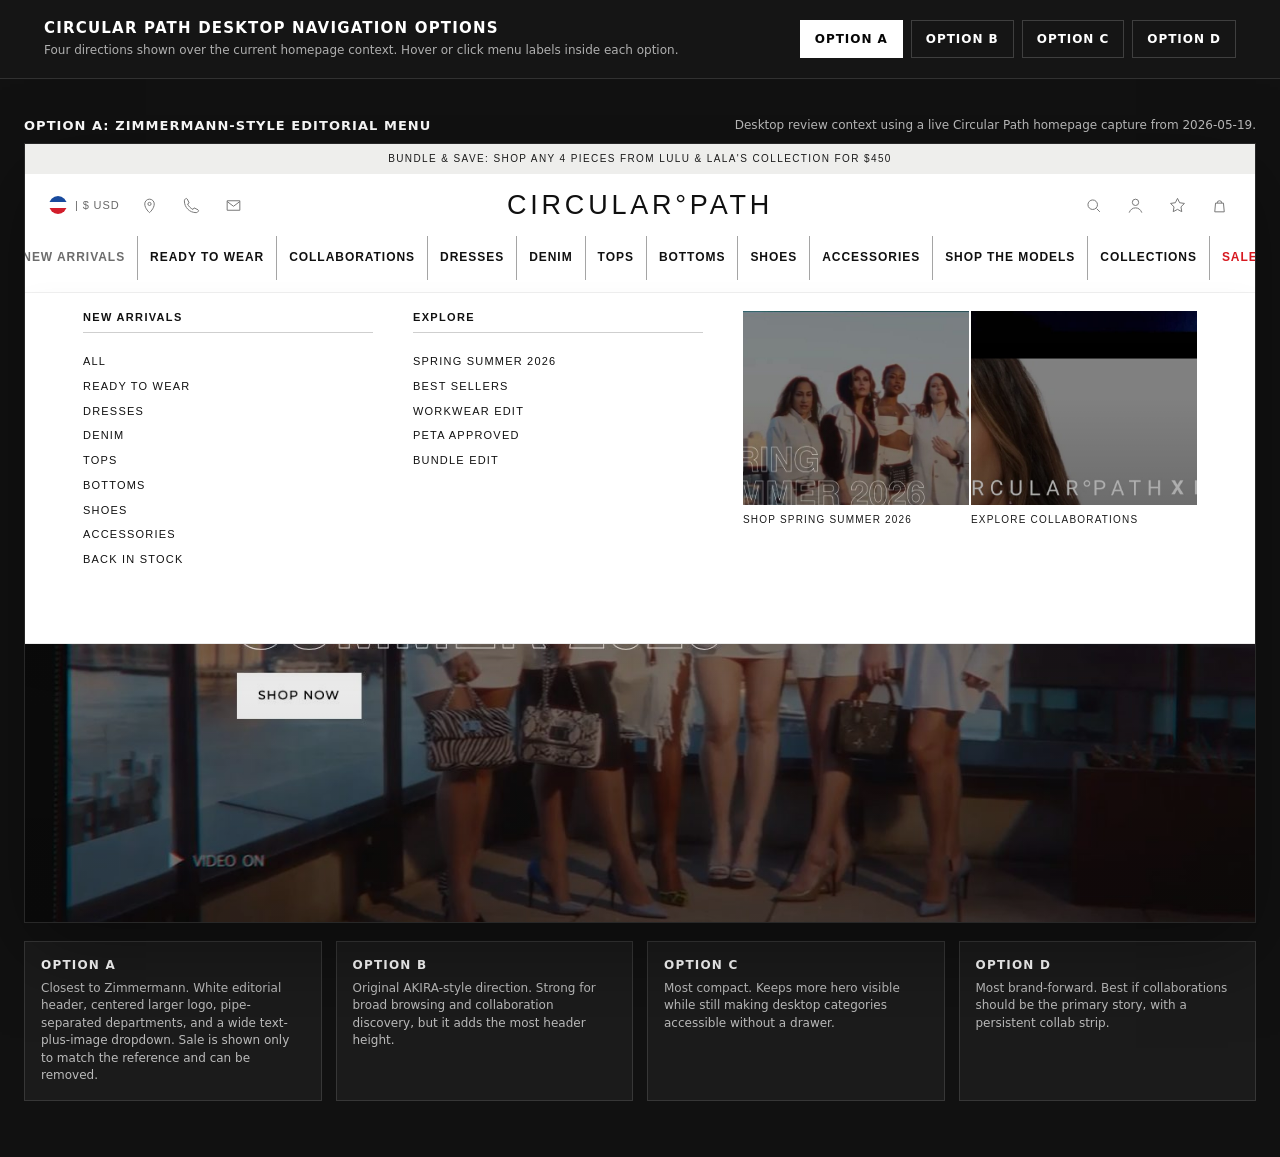
==== commit 759180e1: "Refine Circular Path navigation review assets" ====
--- a/circular-path-navigation/index.html
+++ b/circular-path-navigation/index.html
@@ -387,9 +387,9 @@
         align-content: end;
         background:
           linear-gradient(180deg, rgba(0, 0, 0, 0) 40%, rgba(0, 0, 0, 0.18)),
-          url("assets/circular-path-homepage-context.jpg");
+          var(--z-card-image, url("assets/circular-path-homepage-context.jpg"));
         background-position: var(--z-card-position, center center);
-        background-size: 760px auto;
+        background-size: cover;
         color: #111111;
         text-decoration: none;
       }
@@ -986,8 +986,8 @@
                   <a href="/collections/bundles">Bundle Edit</a>
                 </div>
                 <div class="zimmer-editorial">
-                  <a class="zimmer-card" href="/collections/spring-summer-2026" style="--z-card-position: center 40%"><span>Shop Spring Summer 2026</span></a>
-                  <a class="zimmer-card" href="/pages/collaborations" style="--z-card-position: center 56%"><span>Explore Collaborations</span></a>
+                  <a class="zimmer-card" href="/collections/spring-summer-2026" style="--z-card-image: url('assets/menu-spring.jpg'); --z-card-position: center center"><span>Shop Spring Summer 2026</span></a>
+                  <a class="zimmer-card" href="/pages/collaborations" style="--z-card-image: url('assets/menu-collab.jpg'); --z-card-position: center center"><span>Explore Collaborations</span></a>
                 </div>
               </section>
               <section class="menu-panel" data-panel="ready" aria-label="Ready To Wear menu">
@@ -1009,8 +1009,8 @@
                   <a href="/collections/workwear">Workwear</a>
                 </div>
                 <div class="zimmer-editorial">
-                  <a class="zimmer-card" href="/collections/dresses" style="--z-card-position: center 54%"><span>Discover Dresses</span></a>
-                  <a class="zimmer-card" href="/collections/sets" style="--z-card-position: center 62%"><span>Shop Sets</span></a>
+                  <a class="zimmer-card" href="/collections/dresses" style="--z-card-image: url('assets/menu-ready.jpg'); --z-card-position: center center"><span>Discover Dresses</span></a>
+                  <a class="zimmer-card" href="/collections/sets" style="--z-card-image: url('assets/menu-denim.jpg'); --z-card-position: center center"><span>Shop Sets</span></a>
                 </div>
               </section>
               <section class="menu-panel" data-panel="collabs" aria-label="Collaborations menu">
@@ -1030,8 +1030,8 @@
                   <a href="/collections/bundles">Bundles</a>
                 </div>
                 <div class="zimmer-editorial">
-                  <a class="zimmer-card" href="/collections/x-lulu-x-lala" style="--z-card-position: center 50%"><span>Lulu x Lala</span></a>
-                  <a class="zimmer-card" href="/collections/x-amanda-murray" style="--z-card-position: center 58%"><span>Amanda Murray</span></a>
+                  <a class="zimmer-card" href="/collections/x-lulu-x-lala" style="--z-card-image: url('assets/menu-collab.jpg'); --z-card-position: center center"><span>Lulu x Lala</span></a>
+                  <a class="zimmer-card" href="/collections/x-amanda-murray" style="--z-card-image: url('assets/menu-shoes.jpg'); --z-card-position: center center"><span>Amanda Murray</span></a>
                 </div>
               </section>
               <section class="menu-panel" data-panel="dresses" aria-label="Dresses menu">
@@ -1049,49 +1049,49 @@
                   <a href="/collections/sets">Sets</a>
                 </div>
                 <div class="zimmer-editorial">
-                  <a class="zimmer-card" href="/collections/dresses" style="--z-card-position: center 52%"><span>Discover Dresses</span></a>
-                  <a class="zimmer-card" href="/collections/event-dressing" style="--z-card-position: center 44%"><span>Event Dressing</span></a>
+                  <a class="zimmer-card" href="/collections/dresses" style="--z-card-image: url('assets/menu-ready.jpg'); --z-card-position: center center"><span>Discover Dresses</span></a>
+                  <a class="zimmer-card" href="/collections/event-dressing" style="--z-card-image: url('assets/menu-spring.jpg'); --z-card-position: center center"><span>Event Dressing</span></a>
                 </div>
               </section>
               <section class="menu-panel" data-panel="denim" aria-label="Denim menu">
                 <div class="zimmer-column"><h3>Denim</h3><a href="/collections/denim">All Denim</a><a href="/collections/denim-dresses">Denim Dresses</a><a href="/collections/denim-bottoms">Denim Bottoms</a><a href="/collections/denim-tops">Denim Tops</a></div>
                 <div class="zimmer-column"><h3>Explore</h3><a href="/collections/new-arrivals">New Arrivals</a><a href="/collections/best-sellers">Best Sellers</a></div>
-                <div class="zimmer-editorial"><a class="zimmer-card" href="/collections/denim" style="--z-card-position: center 44%"><span>Shop Denim</span></a><a class="zimmer-card" href="/collections/new-arrivals" style="--z-card-position: center 65%"><span>New This Week</span></a></div>
+                <div class="zimmer-editorial"><a class="zimmer-card" href="/collections/denim" style="--z-card-image: url('assets/menu-denim.jpg'); --z-card-position: center center"><span>Shop Denim</span></a><a class="zimmer-card" href="/collections/new-arrivals" style="--z-card-image: url('assets/menu-spring.jpg'); --z-card-position: center center"><span>New This Week</span></a></div>
               </section>
               <section class="menu-panel" data-panel="tops" aria-label="Tops menu">
                 <div class="zimmer-column"><h3>Tops</h3><a href="/collections/tops">All Tops</a><a href="/collections/shirts">Shirts</a><a href="/collections/blouses">Blouses</a><a href="/collections/knitwear">Knitwear</a></div>
                 <div class="zimmer-column"><h3>Explore</h3><a href="/collections/sets">Sets</a><a href="/collections/workwear">Workwear</a></div>
-                <div class="zimmer-editorial"><a class="zimmer-card" href="/collections/tops" style="--z-card-position: center 48%"><span>Shop Tops</span></a><a class="zimmer-card" href="/collections/workwear" style="--z-card-position: center 56%"><span>Workwear Edit</span></a></div>
+                <div class="zimmer-editorial"><a class="zimmer-card" href="/collections/tops" style="--z-card-image: url('assets/menu-ready.jpg'); --z-card-position: center center"><span>Shop Tops</span></a><a class="zimmer-card" href="/collections/workwear" style="--z-card-image: url('assets/menu-spring.jpg'); --z-card-position: center center"><span>Workwear Edit</span></a></div>
               </section>
               <section class="menu-panel" data-panel="bottoms" aria-label="Bottoms menu">
                 <div class="zimmer-column"><h3>Bottoms</h3><a href="/collections/bottoms">All Bottoms</a><a href="/collections/skirts">Skirts</a><a href="/collections/pants">Pants</a><a href="/collections/shorts">Shorts</a></div>
                 <div class="zimmer-column"><h3>Explore</h3><a href="/collections/denim">Denim</a><a href="/collections/sets">Sets</a></div>
-                <div class="zimmer-editorial"><a class="zimmer-card" href="/collections/bottoms" style="--z-card-position: center 50%"><span>Shop Bottoms</span></a><a class="zimmer-card" href="/collections/sets" style="--z-card-position: center 62%"><span>Sets</span></a></div>
+                <div class="zimmer-editorial"><a class="zimmer-card" href="/collections/bottoms" style="--z-card-image: url('assets/menu-denim.jpg'); --z-card-position: center center"><span>Shop Bottoms</span></a><a class="zimmer-card" href="/collections/sets" style="--z-card-image: url('assets/menu-ready.jpg'); --z-card-position: center center"><span>Sets</span></a></div>
               </section>
               <section class="menu-panel" data-panel="shoes" aria-label="Shoes menu">
                 <div class="zimmer-column"><h3>Shoes</h3><a href="/pages/shoes">All Shoes</a><a href="/pages/amanda-murray-shoes">Amanda Murray Shoes</a><a href="/pages/shoes-boots">Boots</a><a href="/pages/shoes-heels">Heels</a></div>
                 <div class="zimmer-column"><h3>Details</h3><a href="/pages/shoe-orders">How Shoe Orders Work</a><a href="/pages/size-guide">Shoe Size Guide</a></div>
-                <div class="zimmer-editorial"><a class="zimmer-card" href="/pages/shoes" style="--z-card-position: right 58%"><span>Shop Shoes</span></a><a class="zimmer-card" href="/pages/amanda-murray-shoes" style="--z-card-position: center 55%"><span>Amanda Murray Shoes</span></a></div>
+                <div class="zimmer-editorial"><a class="zimmer-card" href="/pages/shoes" style="--z-card-image: url('assets/menu-shoes.jpg'); --z-card-position: center center"><span>Shop Shoes</span></a><a class="zimmer-card" href="/pages/amanda-murray-shoes" style="--z-card-image: url('assets/menu-shoes.jpg'); --z-card-position: center center"><span>Amanda Murray Shoes</span></a></div>
               </section>
               <section class="menu-panel" data-panel="accessories" aria-label="Accessories menu">
                 <div class="zimmer-column"><h3>Accessories</h3><a href="/collections/accessories">All Accessories</a><a href="/collections/scarves">Scarves</a><a href="/collections/belts">Belts</a><a href="/products/gift-card">Gift Cards</a></div>
                 <div class="zimmer-column"><h3>Explore</h3><a href="/collections/new-arrivals">New Arrivals</a><a href="/collections/best-sellers">Best Sellers</a></div>
-                <div class="zimmer-editorial"><a class="zimmer-card" href="/collections/accessories" style="--z-card-position: center 45%"><span>Shop Accessories</span></a><a class="zimmer-card" href="/products/gift-card" style="--z-card-position: center 60%"><span>Gift Cards</span></a></div>
+                <div class="zimmer-editorial"><a class="zimmer-card" href="/collections/accessories" style="--z-card-image: url('assets/menu-peta.jpg'); --z-card-position: center center"><span>Shop Accessories</span></a><a class="zimmer-card" href="/products/gift-card" style="--z-card-image: url('assets/menu-spring.jpg'); --z-card-position: center center"><span>Gift Cards</span></a></div>
               </section>
               <section class="menu-panel" data-panel="models" aria-label="Shop The Models menu">
                 <div class="zimmer-column"><h3>Shop The Models</h3><a href="/collections/shop-the-models">All Models</a><a href="/collections/jordan">Jordan</a><a href="/collections/keenyah">Keenyah</a><a href="/collections/laura">Laura</a></div>
                 <div class="zimmer-column"><h3>More Models</h3><a href="/collections/estelle">Estelle</a><a href="/collections/lulu">Lulu</a><a href="/collections/lala">Lala</a><a href="/collections/taylor">Taylor</a></div>
-                <div class="zimmer-editorial"><a class="zimmer-card" href="/collections/shop-the-models" style="--z-card-position: center 48%"><span>Shop The Models</span></a><a class="zimmer-card" href="/pages/size-guide" style="--z-card-position: center 64%"><span>Size Guide</span></a></div>
+                <div class="zimmer-editorial"><a class="zimmer-card" href="/collections/shop-the-models" style="--z-card-image: url('assets/menu-ready.jpg'); --z-card-position: center center"><span>Shop The Models</span></a><a class="zimmer-card" href="/pages/size-guide" style="--z-card-image: url('assets/menu-denim.jpg'); --z-card-position: center center"><span>Size Guide</span></a></div>
               </section>
               <section class="menu-panel" data-panel="collections" aria-label="Collections menu">
                 <div class="zimmer-column"><h3>Collections</h3><a href="/collections">All Collections</a><a href="/collections/spring-summer-2026">Spring Summer 2026</a><a href="/collections/neutrals">Neutrals</a><a href="/collections/prints">Prints</a></div>
                 <div class="zimmer-column"><h3>Explore</h3><a href="/collections/peta">PETA Approved</a><a href="/collections/maxi-vs-mini">Maxi vs Mini</a><a href="/collections/bundles">Bundles</a></div>
-                <div class="zimmer-editorial"><a class="zimmer-card" href="/collections/spring-summer-2026" style="--z-card-position: center 40%"><span>Spring Summer 2026</span></a><a class="zimmer-card" href="/collections/peta" style="--z-card-position: center 58%"><span>PETA Approved</span></a></div>
+                <div class="zimmer-editorial"><a class="zimmer-card" href="/collections/spring-summer-2026" style="--z-card-image: url('assets/menu-spring.jpg'); --z-card-position: center center"><span>Spring Summer 2026</span></a><a class="zimmer-card" href="/collections/peta" style="--z-card-image: url('assets/menu-peta.jpg'); --z-card-position: center center"><span>PETA Approved</span></a></div>
               </section>
               <section class="menu-panel" data-panel="sale" aria-label="Sale menu">
                 <div class="zimmer-column"><h3>Sale</h3><a href="/collections/sale">All Sale</a><a href="/collections/sale-dresses">Dresses</a><a href="/collections/sale-tops">Tops</a><a href="/collections/sale-bottoms">Bottoms</a></div>
                 <div class="zimmer-column"><h3>Still Available</h3><a href="/collections/best-sellers">Best Sellers</a><a href="/collections/gift-cards">Gift Cards</a></div>
-                <div class="zimmer-editorial"><a class="zimmer-card" href="/collections/sale" style="--z-card-position: center 46%"><span>Shop Sale</span></a><a class="zimmer-card" href="/collections/best-sellers" style="--z-card-position: center 64%"><span>Best Sellers</span></a></div>
+                <div class="zimmer-editorial"><a class="zimmer-card" href="/collections/sale" style="--z-card-image: url('assets/menu-ready.jpg'); --z-card-position: center center"><span>Shop Sale</span></a><a class="zimmer-card" href="/collections/best-sellers" style="--z-card-image: url('assets/menu-spring.jpg'); --z-card-position: center center"><span>Best Sellers</span></a></div>
               </section>
             </div>
           </header>
@@ -1348,7 +1348,7 @@
       <section class="option-notes" aria-label="Option assessment notes">
         <article class="note">
           <h2>Option A</h2>
-          <p>Closest to Zimmermann. White editorial header, centered larger logo, pipe-separated departments, and a wide text-plus-image dropdown.</p>
+          <p>Closest to Zimmermann. White editorial header, centered larger logo, pipe-separated departments, and a wide text-plus-image dropdown. Sale is shown only to match the reference and can be removed.</p>
         </article>
         <article class="note">
           <h2>Option B</h2>
